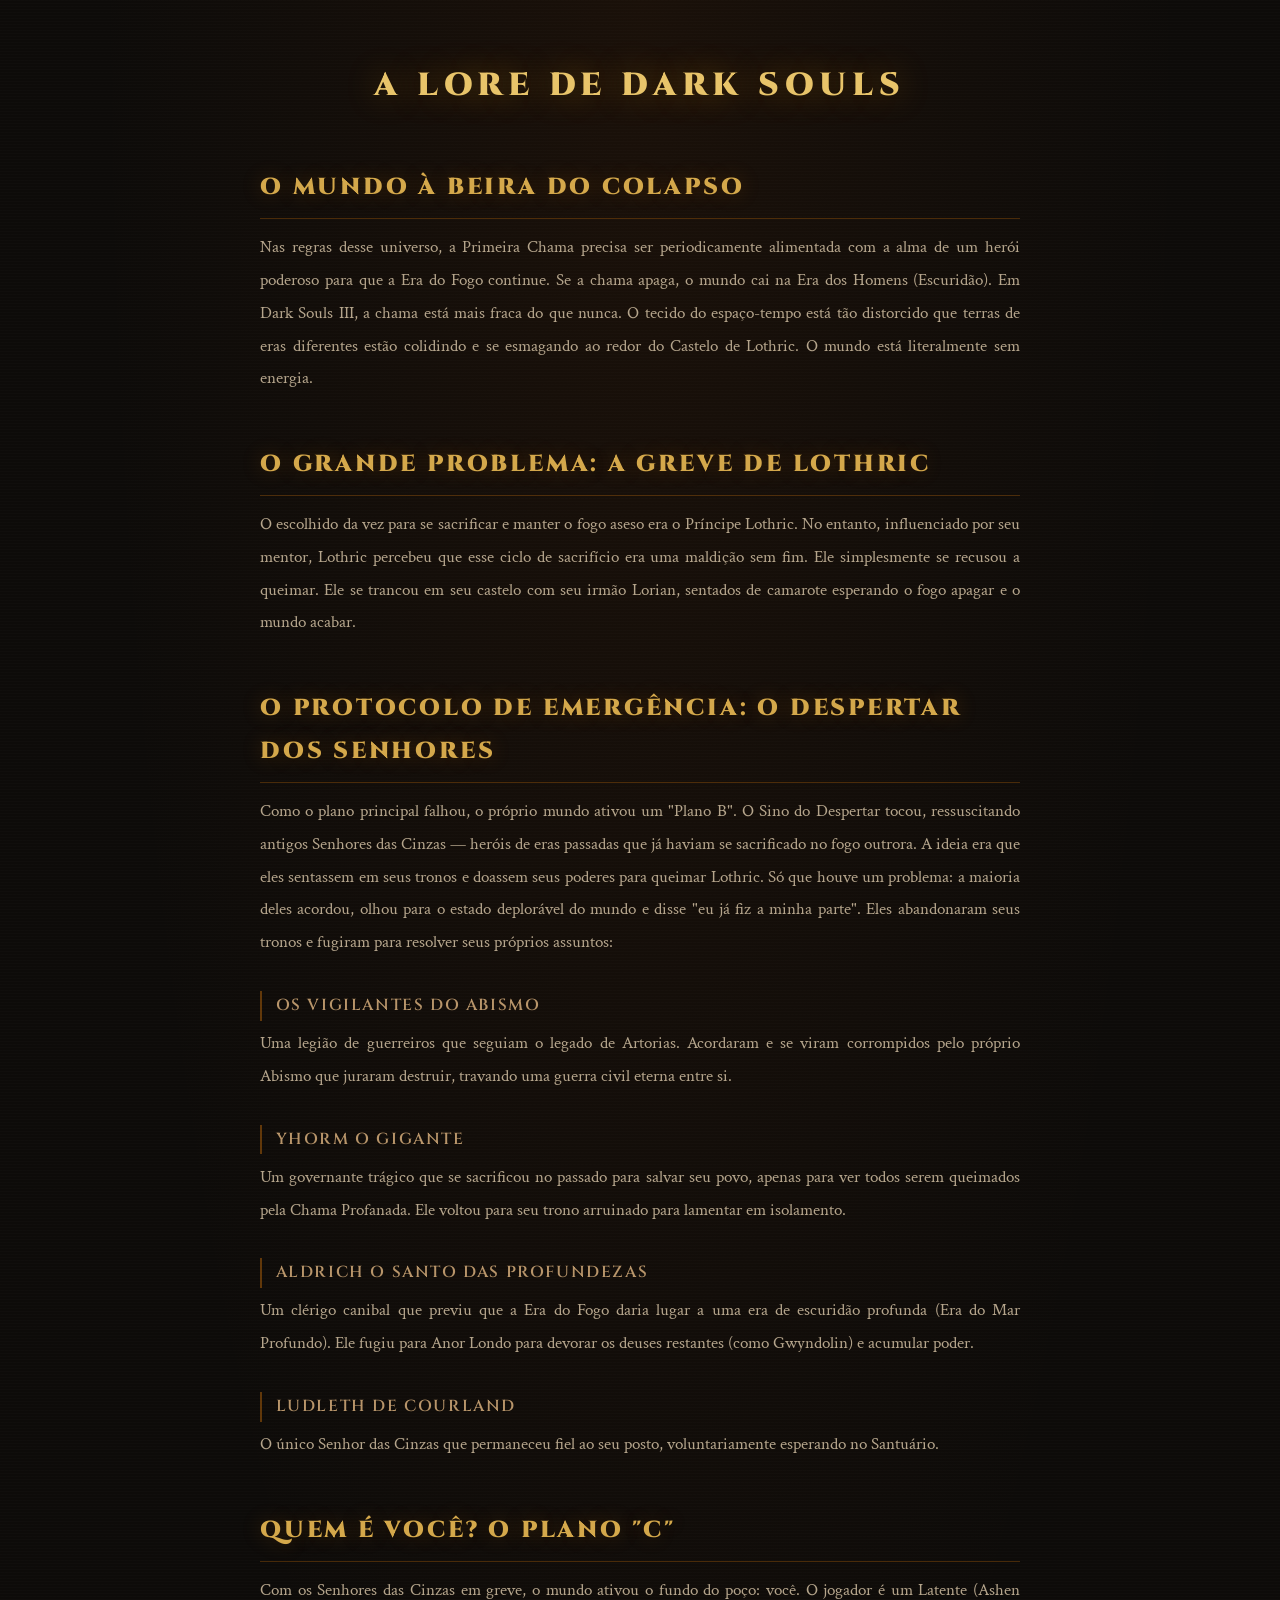
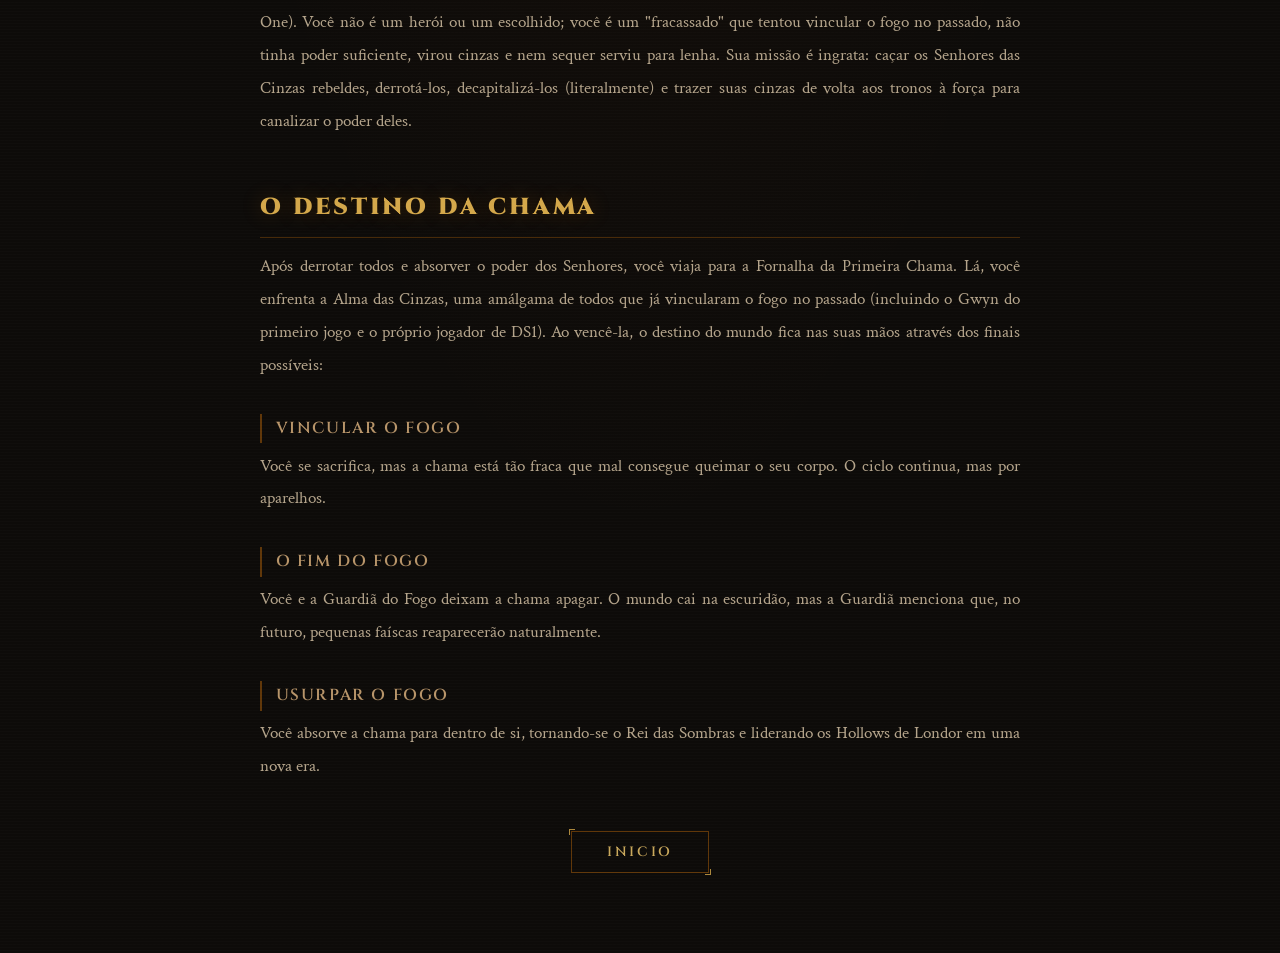
==== dark_souls.html @ f1487345 "add dark_souls.html e dark_souls.css" ====
<!DOCTYPE html>
<html lang="pt">
<head>
    <meta charset="UTF-8">
    <meta name="viewport" content="width=device-width, initial-scale=1.0">
    <title>Dark Souls</title>
    <link rel="stylesheet" href="dark_Souls.css">
</head>

<body class="Body_dark_souls">
    <h1>A lore de Dark souls</h1>
    <h1>O mundo à beira do Colapso</h1>
    <p>Nas regras desse universo, a Primeira Chama precisa ser periodicamente alimentada com a alma de um herói poderoso para que a Era do Fogo continue. Se a chama apaga, o mundo cai na Era dos Homens (Escuridão).

Em Dark Souls III, a chama está mais fraca do que nunca. O tecido do espaço-tempo está tão distorcido que terras de eras diferentes estão colidindo e se esmagando ao redor do Castelo de Lothric. O mundo está literalmente sem energia.
</p>
    <h1>O Grande Problema: A Greve de Lothric</h1>
    <p>
        O escolhido da vez para se sacrificar e manter o fogo aseso era o Príncipe Lothric. No entanto, influenciado por seu mentor, Lothric percebeu que esse ciclo de sacrifício era uma maldição sem fim. Ele simplesmente se recusou a queimar. Ele se trancou em seu castelo com seu irmão Lorian, sentados de camarote esperando o fogo apagar e o mundo acabar.
    </p>
    <h1>O Protocolo de Emergência: O Despertar dos Senhores</h1>
    <p>
        Como o plano principal falhou, o próprio mundo ativou um "Plano B". O Sino do Despertar tocou, ressuscitando antigos Senhores das Cinzas — heróis de eras passadas que já haviam se sacrificado no fogo outrora. A ideia era que eles sentassem em seus tronos e doassem seus poderes para queimar Lothric.

Só que houve um problema: a maioria deles acordou, olhou para o estado deplorável do mundo e disse "eu já fiz a minha parte". Eles abandonaram seus tronos e fugiram para resolver seus próprios assuntos:
    </p>
    <h2>Os Vigilantes do Abismo</h2>
    <p>Uma legião de guerreiros que seguiam o legado de Artorias. Acordaram e se viram corrompidos pelo próprio Abismo que juraram destruir, travando uma guerra civil eterna entre si.</p>
    <h2>Yhorm o Gigante</h2>
    <p>Um governante trágico que se sacrificou no passado para salvar seu povo, apenas para ver todos serem queimados pela Chama Profanada. Ele voltou para seu trono arruinado para lamentar em isolamento.</p>
    <h2>Aldrich o Santo das Profundezas</h2>
    <p>Um clérigo canibal que previu que a Era do Fogo daria lugar a uma era de escuridão profunda (Era do Mar Profundo). Ele fugiu para Anor Londo para devorar os deuses restantes (como Gwyndolin) e acumular poder.</p>
    <h2>Ludleth de Courland</h2>
    <p>O único Senhor das Cinzas que permaneceu fiel ao seu posto, voluntariamente esperando no Santuário.</p>
    <h1>Quem é Você? O plano "C"</h1>
    <p>Com os Senhores das Cinzas em greve, o mundo ativou o fundo do poço: você. O jogador é um Latente (Ashen One). Você não é um herói ou um escolhido; você é um "fracassado" que tentou vincular o fogo no passado, não tinha poder suficiente, virou cinzas e nem sequer serviu para lenha.

Sua missão é ingrata: caçar os Senhores das Cinzas rebeldes, derrotá-los, decapitalizá-los (literalmente) e trazer suas cinzas de volta aos tronos à força para canalizar o poder deles.</p>
    <h1>O Destino da Chama</h1>
    <p>Após derrotar todos e absorver o poder dos Senhores, você viaja para a Fornalha da Primeira Chama. Lá, você enfrenta a Alma das Cinzas, uma amálgama de todos que já vincularam o fogo no passado (incluindo o Gwyn do primeiro jogo e o próprio jogador de DS1).

Ao vencê-la, o destino do mundo fica nas suas mãos através dos finais possíveis:</p>
    <h2>Vincular o Fogo</h2>
        <p>Você se sacrifica, mas a chama está tão fraca que mal consegue queimar o seu corpo. O ciclo continua, mas por aparelhos.</p>
    <h2>O Fim do Fogo</h2>
        <p>Você e a Guardiã do Fogo deixam a chama apagar. O mundo cai na escuridão, mas a Guardiã menciona que, no futuro, pequenas faíscas reaparecerão naturalmente.</p>
    <h2>Usurpar o Fogo</h2>
    <p>Você absorve a chama para dentro de si, tornando-se o Rei das Sombras e liderando os Hollows de Londor em uma nova era.</p>
<button class="btn_dark_souls">
    <a href="index.html">Inicio</a>
</button>
</body>
</html>
---- dark_Souls.css ----
@import url('https://fonts.googleapis.com/css2?family=Cinzel:wght@400;600;900&family=Crimson+Text:ital,wght@0,400;0,600;1,400&display=swap');

/* ================================================
   DARK SOULS — Stylesheet
   Tema: Cinzas, pedra, fogo e melancolia medieval
   ================================================ */

*, *::before, *::after {
  box-sizing: border-box;
  margin: 0;
  padding: 0;
}

/* ── Body ────────────────────────────────────── */

.Body_dark_souls {
  background-color: #0d0b09;
  background-image:
    radial-gradient(ellipse at 50% 0%, rgba(180, 80, 10, 0.08) 0%, transparent 60%),
    repeating-linear-gradient(
      0deg,
      transparent,
      transparent 2px,
      rgba(255, 255, 255, 0.012) 2px,
      rgba(255, 255, 255, 0.012) 3px
    );
  min-height: 100vh;
  padding: 3.5rem 1.5rem 5rem;
  font-family: 'Crimson Text', Georgia, 'Times New Roman', serif;
  color: #b5a58c;
  line-height: 1.85;
}

/* ── Container central ───────────────────────── */

.Body_dark_souls > * {
  max-width: 760px;
  margin-left: auto;
  margin-right: auto;
  display: block;
}

/* ── H1 — Títulos de seção ───────────────────── */

.Body_dark_souls h1 {
  font-family: 'Cinzel', serif;
  font-size: 1.45rem;
  font-weight: 900;
  letter-spacing: 0.12em;
  text-transform: uppercase;
  color: #d4a84b;
  text-shadow: 0 0 20px rgba(200, 120, 20, 0.28);

  margin-top: 3rem;
  margin-bottom: 0.75rem;
  padding-bottom: 0.55rem;

  border-bottom: 1px solid rgba(180, 100, 10, 0.35);
}

.Body_dark_souls h1:first-of-type {
  margin-top: 0;
  font-size: 2rem;
  font-weight: 900;
  letter-spacing: 0.18em;
  color: #e8c46a;
  text-align: center;
  border-bottom: none;
  padding-bottom: 0.2rem;
  text-shadow: 0 0 32px rgba(220, 140, 20, 0.4);
}

/* ── H2 — Sub-seções (Senhores das Cinzas etc.) ─ */

.Body_dark_souls h2 {
  font-family: 'Cinzel', serif;
  font-size: 1rem;
  font-weight: 600;
  letter-spacing: 0.1em;
  text-transform: uppercase;
  color: #b8956a;

  margin-top: 2rem;
  margin-bottom: 0.4rem;
  padding-left: 0.85rem;

  border-left: 2px solid rgba(180, 100, 10, 0.5);
}

/* ── Parágrafos ──────────────────────────────── */

.Body_dark_souls p {
  font-size: 1.08rem;
  line-height: 1.9;
  color: #b5a58c;
  text-align: justify;
  margin-bottom: 1rem;
}

/* ── Botão temático ──────────────────────────── */

.btn_dark_souls {
  display: block;
  width: fit-content;
  margin: 3rem auto 0;
  padding: 0;
  background: transparent;
  border: 1px solid rgba(180, 100, 10, 0.5);
  cursor: pointer;
  position: relative;
  transition: border-color 0.3s ease;
}

.btn_dark_souls::before,
.btn_dark_souls::after {
  content: '';
  position: absolute;
  width: 6px;
  height: 6px;
  border-color: #d4a84b;
  border-style: solid;
  opacity: 0.8;
  transition: opacity 0.3s ease;
}

.btn_dark_souls::before {
  top: -3px;
  left: -3px;
  border-width: 1px 0 0 1px;
}

.btn_dark_souls::after {
  bottom: -3px;
  right: -3px;
  border-width: 0 1px 1px 0;
}

.btn_dark_souls a {
  display: block;
  padding: 0.7rem 2.2rem;
  font-family: 'Cinzel', serif;
  font-size: 0.85rem;
  font-weight: 600;
  letter-spacing: 0.2em;
  text-transform: uppercase;
  color: #c9a85c;
  text-decoration: none;
  transition: color 0.3s ease, background 0.3s ease;
}

.btn_dark_souls:hover {
  border-color: rgba(212, 168, 75, 0.8);
}

.btn_dark_souls:hover a {
  color: #f0dab8;
  background: rgba(180, 100, 10, 0.08);
}

/* ── Separador decorativo ────────────────────── */

.Body_dark_souls hr {
  border: none;
  text-align: center;
  margin: 2.5rem auto;
  max-width: 200px;
  height: 1px;
  background: linear-gradient(
    to right,
    transparent,
    rgba(180, 100, 10, 0.4),
    transparent
  );
}

/* ── Seleção de texto ────────────────────────── */

.Body_dark_souls ::selection {
  background-color: rgba(180, 100, 10, 0.35);
  color: #f0dab8;
}

/* ── Scrollbar (navegadores WebKit) ─────────── */

.Body_dark_souls ::-webkit-scrollbar {
  width: 6px;
}

.Body_dark_souls ::-webkit-scrollbar-track {
  background: #0d0b09;
}

.Body_dark_souls ::-webkit-scrollbar-thumb {
  background: rgba(180, 100, 10, 0.4);
  border-radius: 3px;
}

.Body_dark_souls ::-webkit-scrollbar-thumb:hover {
  background: rgba(212, 168, 75, 0.6);
}
/* Adicione isso no final do seu arquivo CSS */
script {
  display: none !important;
}
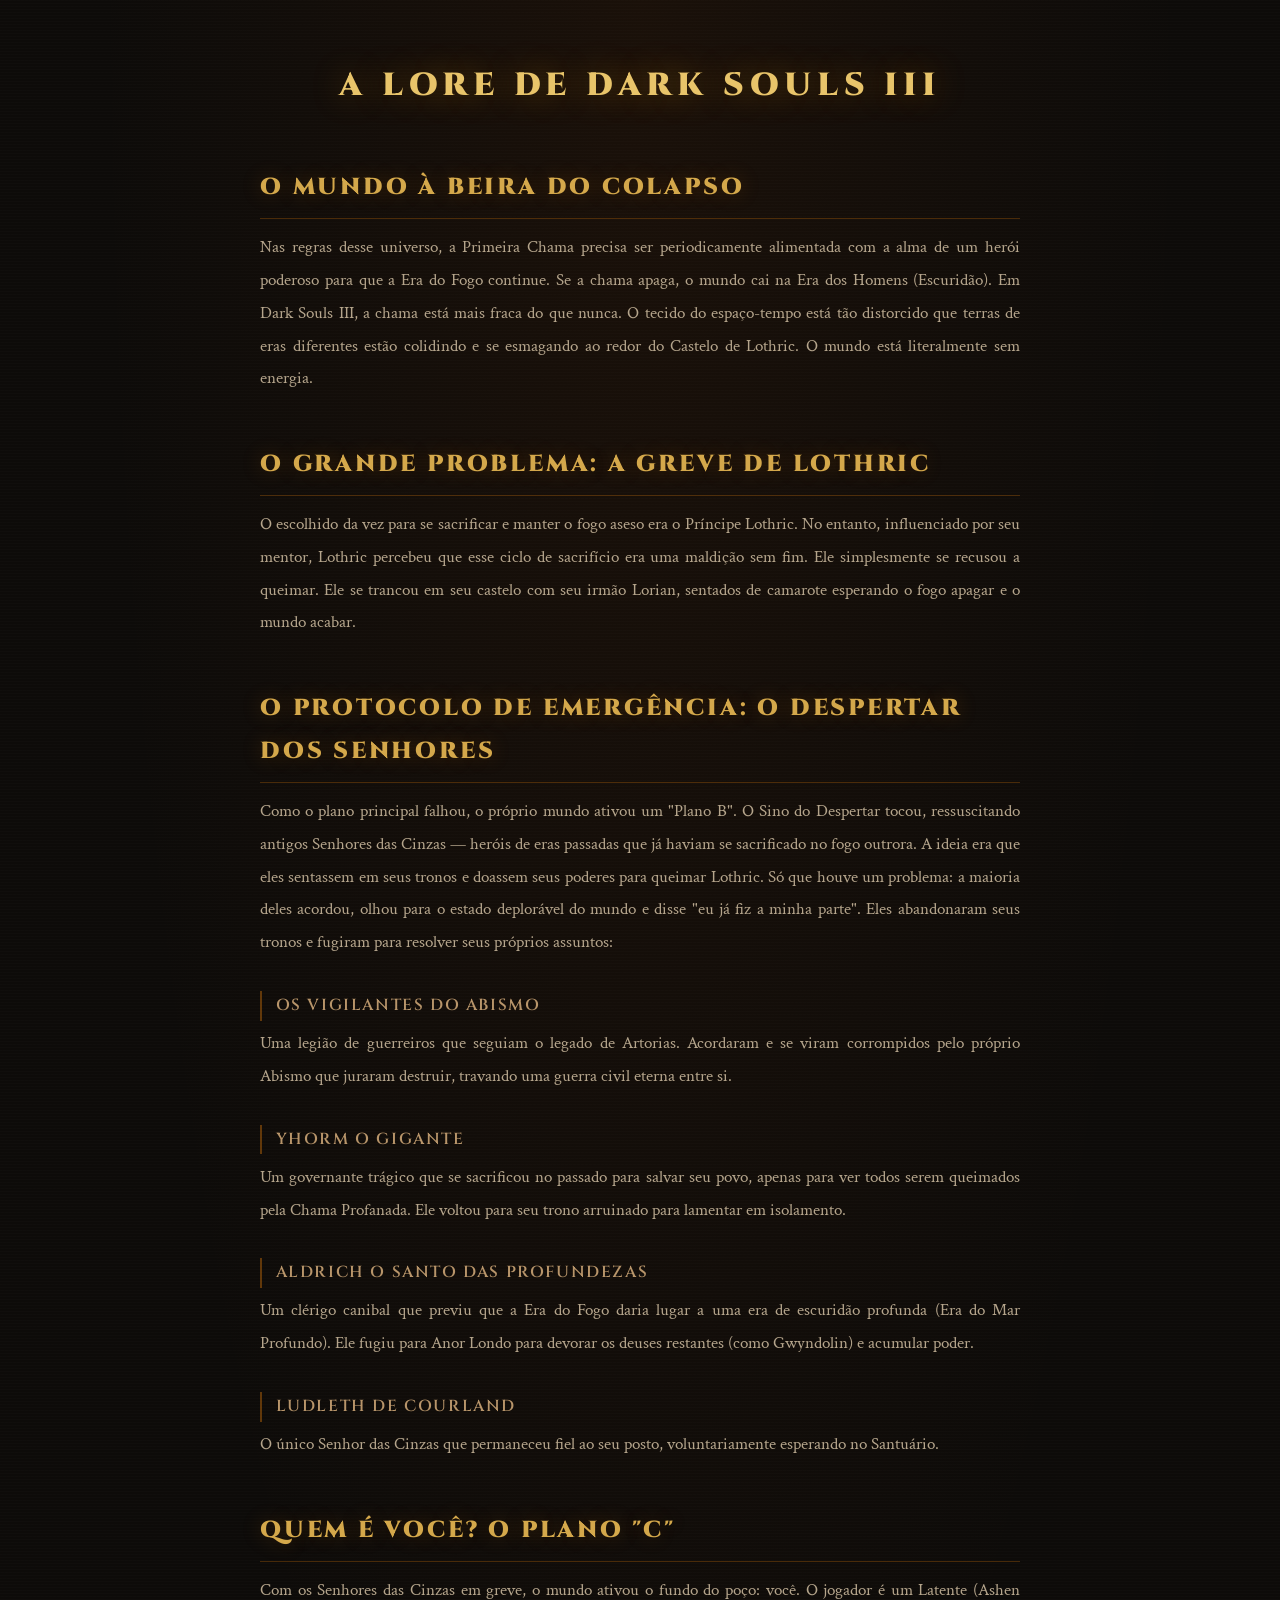
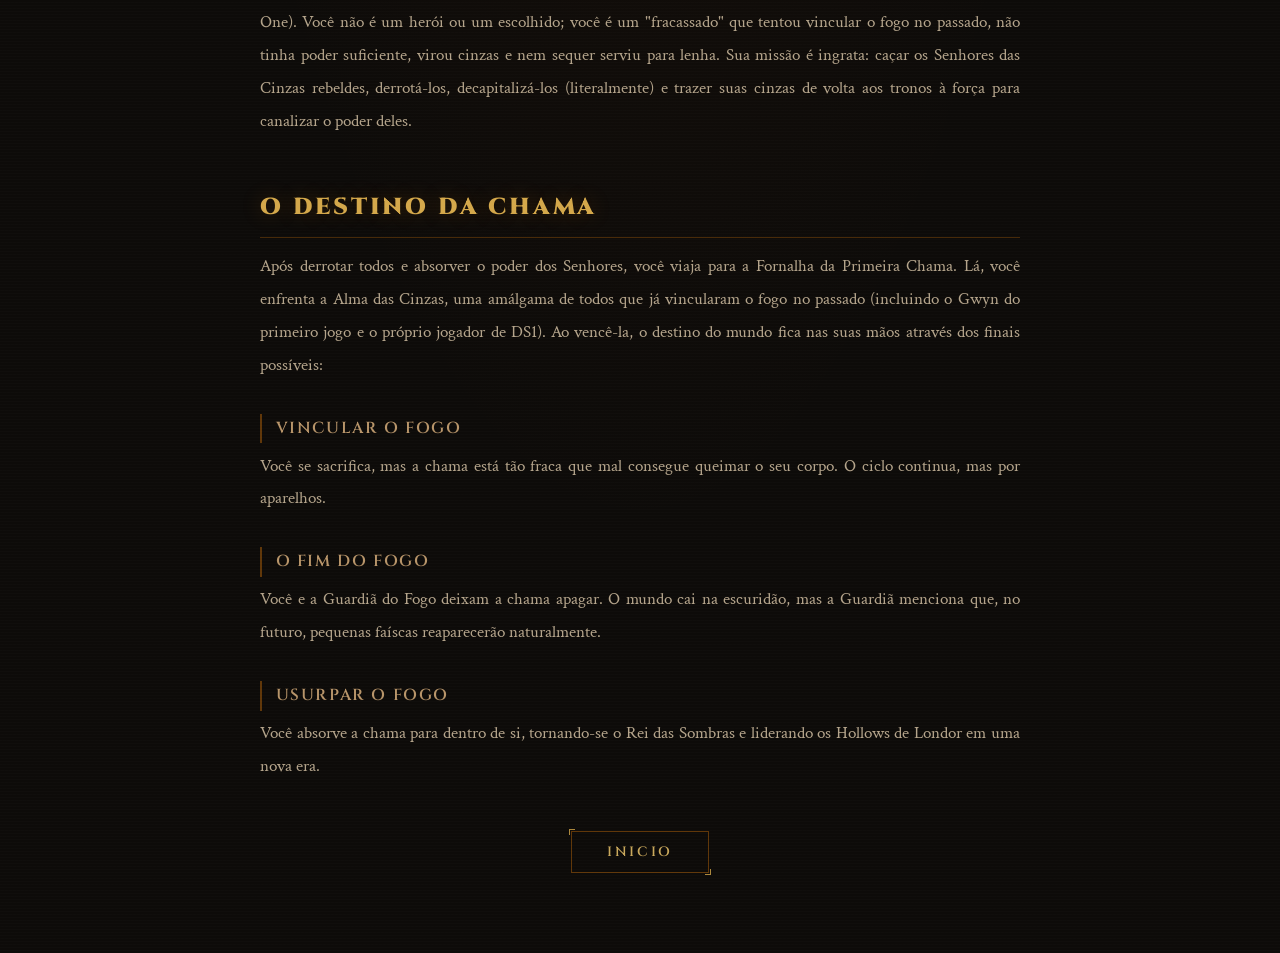
==== commit 072b98f5: "add o 3" ====
--- a/dark_souls.html
+++ b/dark_souls.html
@@ -8,7 +8,7 @@
 </head>
 
 <body class="Body_dark_souls">
-    <h1>A lore de Dark souls</h1>
+    <h1>A lore de Dark souls III</h1>
     <h1>O mundo à beira do Colapso</h1>
     <p>Nas regras desse universo, a Primeira Chama precisa ser periodicamente alimentada com a alma de um herói poderoso para que a Era do Fogo continue. Se a chama apaga, o mundo cai na Era dos Homens (Escuridão).
 
